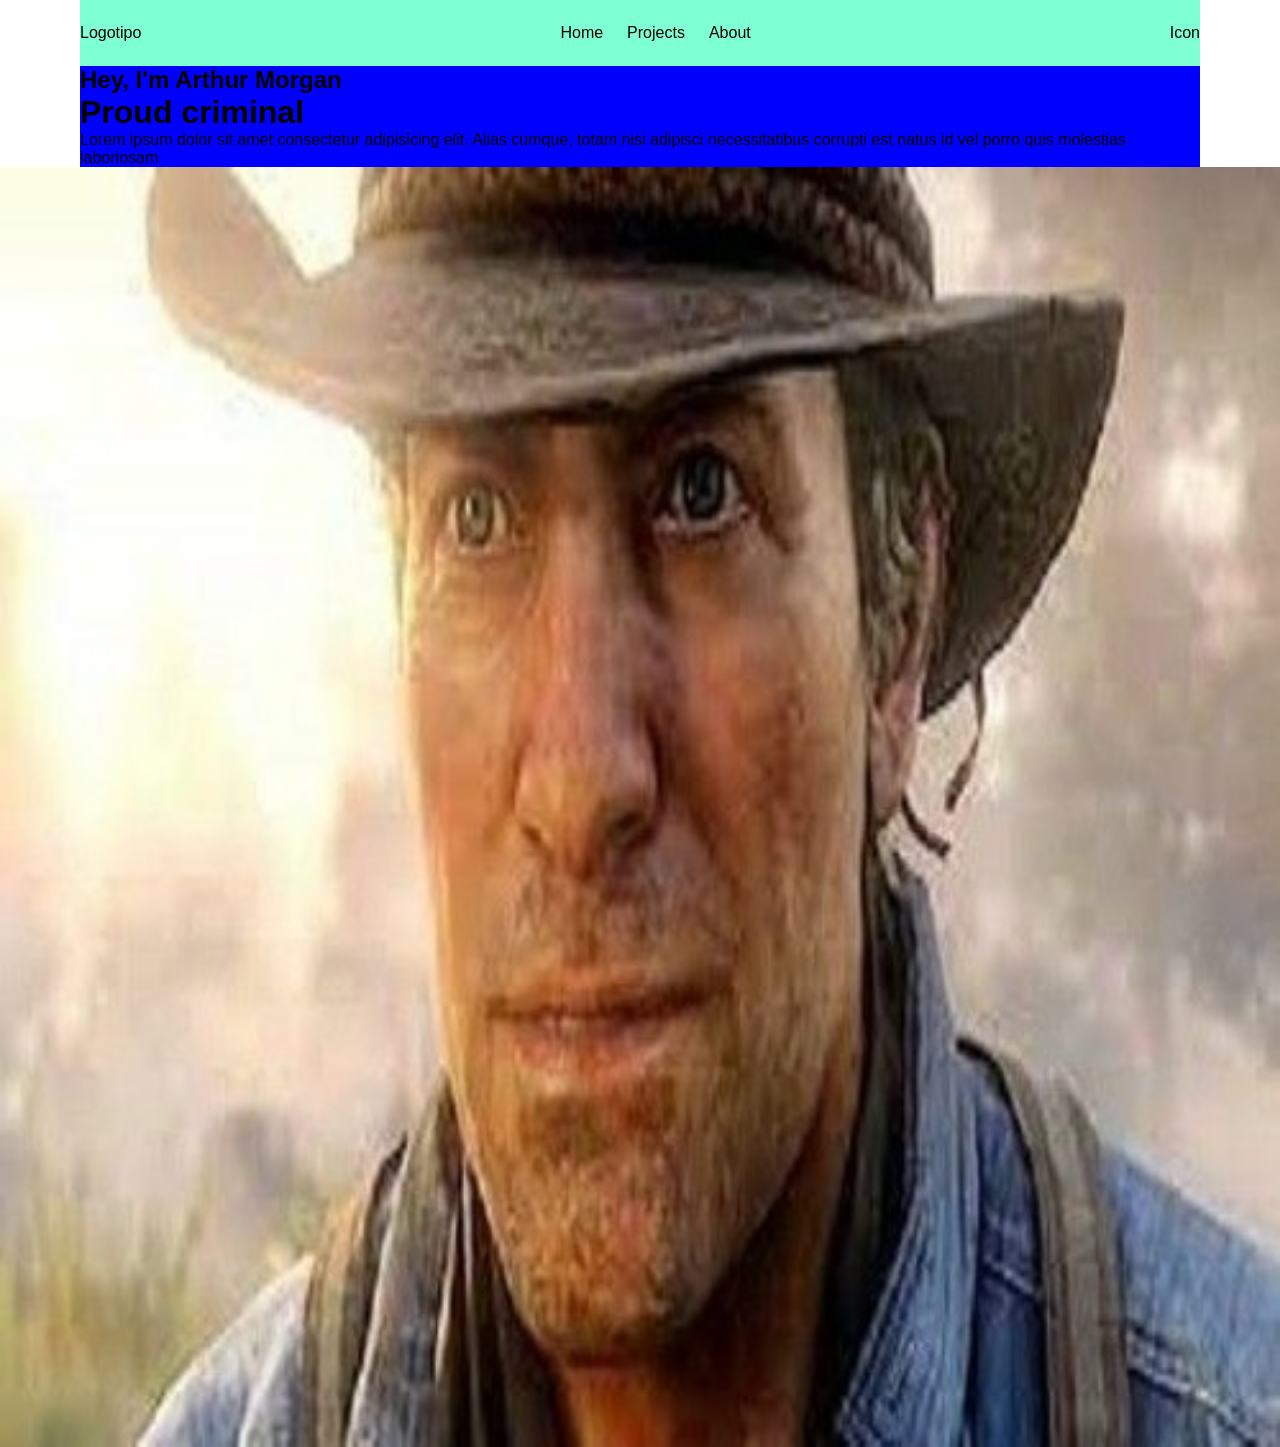
==== PORFOLIO/HTML_PORFOLIO/index.html @ f88cf520 "Base_2.D1" ====
<!DOCTYPE html>
<html>
    <head>
        <title>Arthur Morgan Pfolio</title>
        <meta charset="utf-8">
        <meta name="viewport" 
        content="width=devide-width">

        <link href="CSS/style.css" 
        rel="stylesheet" type="text/css">
    </head>
    <body>
        
         <div class="wrapper"> <!-- Contenedor in-box con margenes automáticos -->
            <nav> 
                <a href="#">Logotipo</a>
                <ul>
                    <li>
                        <a href="#">Home</a>
                    </li>
                    <li>
                        <a href="#">Projects</a>
                    </li>
                    <li>
                        <a href="#">About</a>
                    </li>
                </ul>
                <a href="#">Icon</a>
            </nav>
            <header>
                <div>
                    <h2>Hey, I'm Arthur Morgan </h2>
                    <h1>Proud criminal</h1>
                    <p>Lorem ipsum dolor sit amet consectetur adipisicing elit. Alias cumque, 
                        totam nisi adipisci necessitatibus corrupti est natus id 
                        vel porro quis molestias laboriosam 
                    </p>
                    </div class="btn-group">
                    <a href="#" Hire me, goddamnit></a>
                    <a href="#" Look at my skills></a>
                    </div> 
                <div>
                    <img src="img/arthurlookingcute.jpg" alt="Arthur looking hella cute">

                </div>

            </header>        
         </div>

    </body>
</html>
---- PORFOLIO/HTML_PORFOLIO/CSS/style.css ----
*{
    margin: 0; 
    padding: 0;
    box-sizing: border-box;
    font-family: Arial, Helvetica, sans-serif;

}
a{
    color: black;
    text-decoration: none;
}

img {
 width: 100%;
 height: auto;
 vertical-align: middle;
}

.wrapper{
    /* Ancho máximo, si la pantalla es más pequeña, puede disminuir, Evitando el desbordamiento, así no hay que scrollear. */
    max-width: 1200px; 
    margin: 0 auto;
    padding: 0 40px; 
}

nav{
    background-color: aquamarine;
    display: flex;
    padding: 24px 0;
    justify-content: space-between;
}

nav > ul{
    list-style: none;
    display: flex;
    gap: 24px;
}

header {
    background-color: blue;
    display: flex;
}

header > div:first-child {

}

header > div:last-child{
    padding: 40px;
    border: 1px blueviolet;
    border-radius: 50px;
    overflow: hidden;
}

header > div:last-child > img{
    border-radius: 50€;
    
}
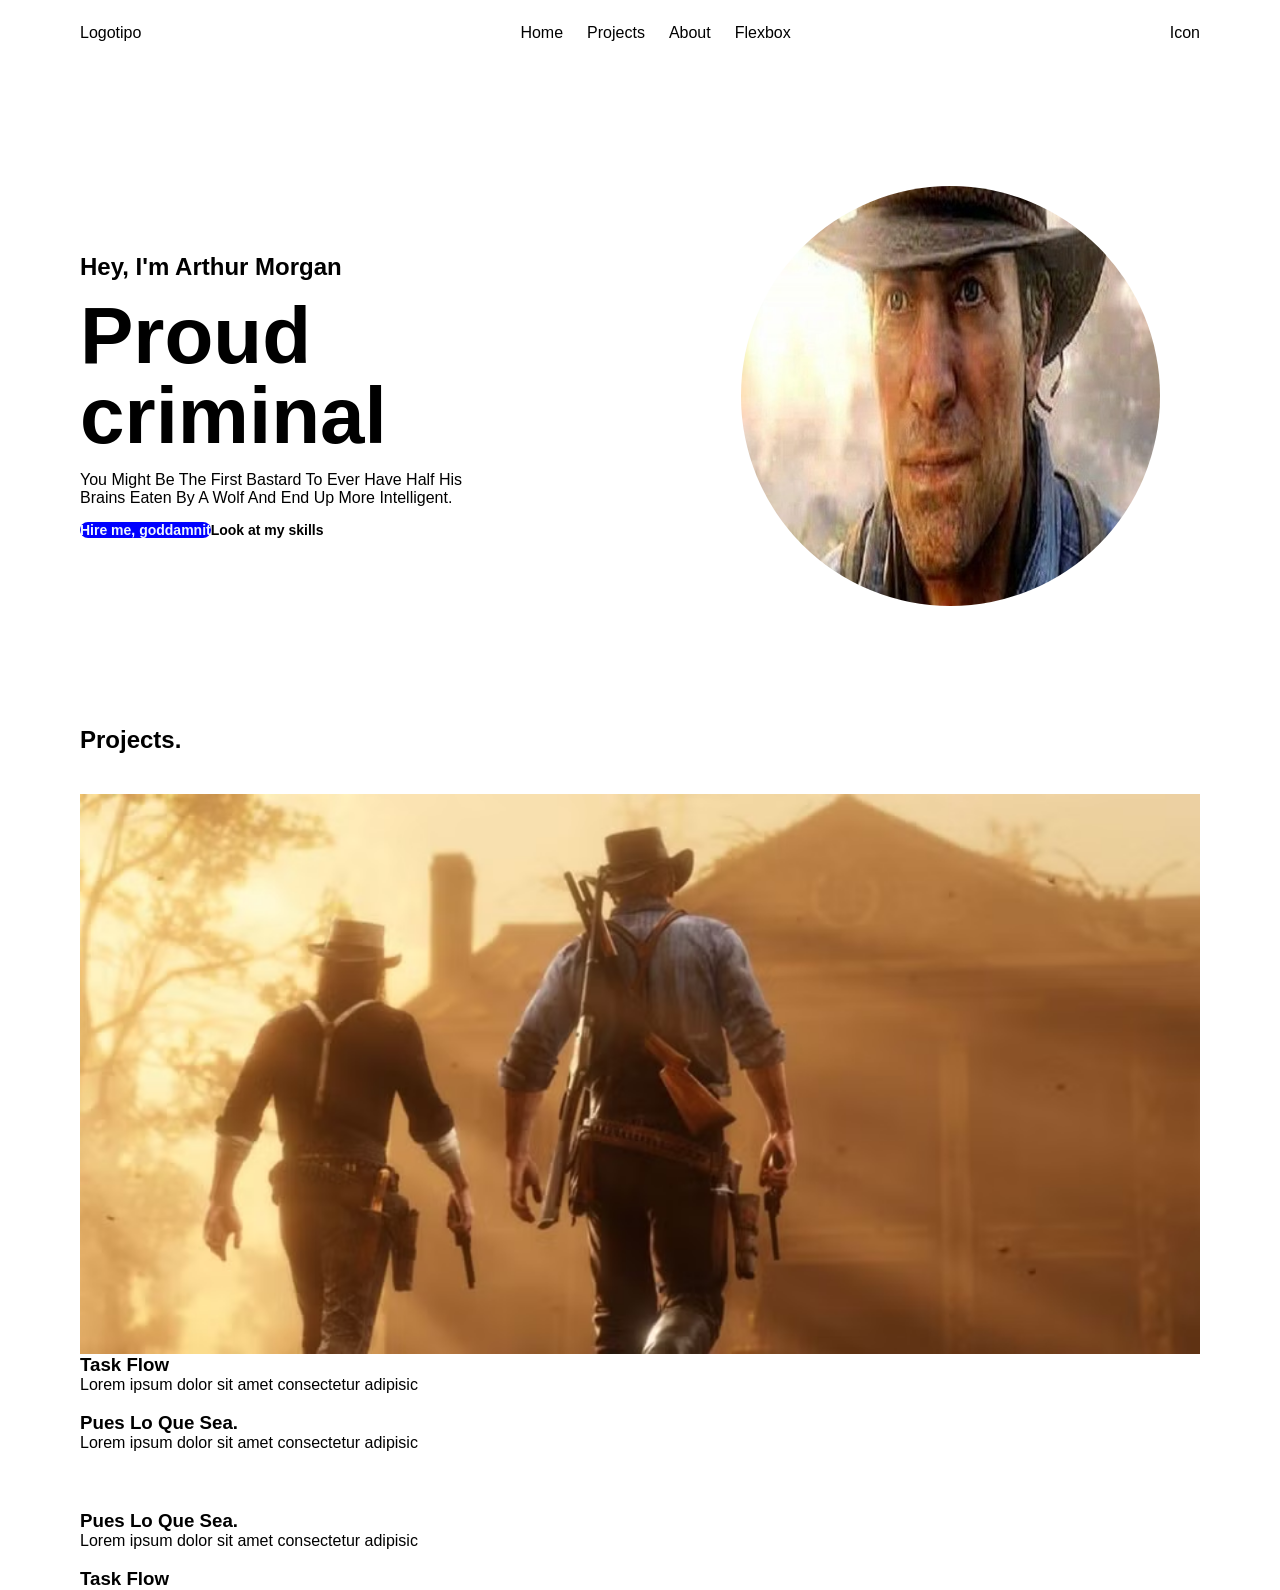
==== commit d576f447: "Dia2" ====
--- a/PORFOLIO/HTML_PORFOLIO/index.html
+++ b/PORFOLIO/HTML_PORFOLIO/index.html
@@ -24,6 +24,9 @@
                     <li>
                         <a href="#">About</a>
                     </li>
+                    <li>
+                        <a href="flexbox.html">Flexbox</a>
+                    </li>
                 </ul>
                 <a href="#">Icon</a>
             </nav>
@@ -31,20 +34,58 @@
                 <div>
                     <h2>Hey, I'm Arthur Morgan </h2>
                     <h1>Proud criminal</h1>
-                    <p>Lorem ipsum dolor sit amet consectetur adipisicing elit. Alias cumque, 
-                        totam nisi adipisci necessitatibus corrupti est natus id 
-                        vel porro quis molestias laboriosam 
+                    <p>You Might Be The First Bastard To Ever Have Half His Brains Eaten By A Wolf And End Up More Intelligent.
                     </p>
-                    </div class="btn-group">
-                    <a href="#" Hire me, goddamnit></a>
-                    <a href="#" Look at my skills></a>
+                    <div class="btn-group">
+                     <a href="#">Hire me, goddamnit</a>
+                     <a href="#">Look at my skills</a>
                     </div> 
+                </div>
                 <div>
                     <img src="img/arthurlookingcute.jpg" alt="Arthur looking hella cute">
 
                 </div>
 
-            </header>        
+            </header>       
+            
+            <!-- sección proyectos -->
+             <section id="projects">
+                <h2>Projects.</h2>
+                <div class="pro-row">
+                    <div class="small-col">
+                        <div>
+                            <img src="img/imageprojects1.avif" alt="">
+                        </div>
+                        <h3>Task Flow</h3>
+                        <p>Lorem ipsum dolor sit amet consectetur adipisic</p>
+
+                    </div>
+                    <div class="big-col">
+                        <div>
+                            <img src="https://picsum.photos/id/1/1282/722" alt="">
+                        </div>
+                        <h3>Pues Lo Que Sea.</h3>
+                        <p>Lorem ipsum dolor sit amet consectetur adipisic</p>
+                    </div>
+                </div>
+                <div class="pro-row">
+                    <div class="big-col">
+                        <div>
+                            <img src="https://picsum.photos/id/1/1282/722" alt="">
+                        </div>
+                        <h3>Pues Lo Que Sea.</h3>
+                        <p>Lorem ipsum dolor sit amet consectetur adipisic</p>
+                    </div>
+                    <div class="small-col">
+                        <div>
+                            <img src="https://picsum.photos/id/1/1280/720" alt="">
+                        </div>
+                        <h3>Task Flow</h3>
+                        <p>
+                    </div>
+                </div>
+
+             </section>
          </div>
 
     </body>
--- a/PORFOLIO/HTML_PORFOLIO/CSS/style.css
+++ b/PORFOLIO/HTML_PORFOLIO/CSS/style.css
@@ -3,9 +3,8 @@
     padding: 0;
     box-sizing: border-box;
     font-family: Arial, Helvetica, sans-serif;
-
 }
-a{
+a {
     color: black;
     text-decoration: none;
 }
@@ -16,43 +15,139 @@
  vertical-align: middle;
 }
 
-.wrapper{
+h1 {
+    font-size: 80px;
+    font-weight: bold;
+    line-height: 80px;
+}
+
+.wrapper {
     /* Ancho máximo, si la pantalla es más pequeña, puede disminuir, Evitando el desbordamiento, así no hay que scrollear. */
     max-width: 1200px; 
     margin: 0 auto;
     padding: 0 40px; 
 }
 
+/* NAVEGADOR */
 nav{
-    background-color: aquamarine;
+    /* background-color:deepskyblue; */
     display: flex;
     padding: 24px 0;
     justify-content: space-between;
 }
 
-nav > ul{
+nav > ul {
     list-style: none;
     display: flex;
     gap: 24px;
 }
 
+/* HEADER */
 header {
-    background-color: blue;
+    /* background-color: blue; */
     display: flex;
+    flex-wrap: wrap;
+    justify-content: center;
+    column-gap: 200px;
+    padding: 80px 0;
+    
+}
+
+header > div {
+  flex: 1px;
+  width: 50%;
 }
 
 header > div:first-child {
 
+    display:flex;
+    flex-direction: column;
+    justify-content: center;
+    gap: 15px;
+
 }
 
-header > div:last-child{
+header > div:last-child {
     padding: 40px;
-    border: 1px blueviolet;
-    border-radius: 50px;
-    overflow: hidden;
+    border: 10px blueviolet;
+    border-radius: 50%;
+    height: fit-content;
+    min-width: 400px;
+    max-width: 624px;
+
 }
 
-header > div:last-child > img{
-    border-radius: 50€;
+/* IMAGEN */
+header > div:last-child > img {
+    border-radius: 50%;
     
-}+}
+/* BOTONES */
+.btn-group {
+    display: flex;
+}
+
+.btn-group > a{
+    padding: 8px 10 px;
+    font-weight: bold;
+    border-radius: 8px;
+    font-size: 14px;
+}
+
+.btn-group > a:first-child{
+    background-color: blue;
+    color:aliceblue;
+}
+
+.btn-group > a:last-child{
+    border: 1px black;
+}
+
+/* FLEX PAGE */
+.flex-cont-parent {
+    padding: 80px; 
+    background-color: coral;
+    display: flex;  
+    flex-wrap: wrap;
+    justify-content: center;
+}
+
+.flex-cont-parent > div {
+    background-color: rgba(0, 0, 255, 0.267);
+    border: 2px blue solid;
+    padding: 20px;
+    width: 280px;
+}
+
+.flex-cont-parent > div:nth-child(2) {
+    order: 1; 
+}
+
+.flex-cont-second {
+    background-color: cadetblue;
+    height: 720px;
+    display: flex;
+    justify-content: center;
+    align-items: center;    
+}
+
+.flex-cont-second > div {
+    width: 120px;
+    height: 120px;
+    background-color: deeppink;
+    display: flex;
+    justify-content: center;
+    align-items: center;    
+}
+
+/* projects */
+#projects{
+    display: flex;
+    flex-direction: column;
+    gap: 40px;
+}
+
+#projects {
+    display: flex; 
+    gap: 40px;
+}
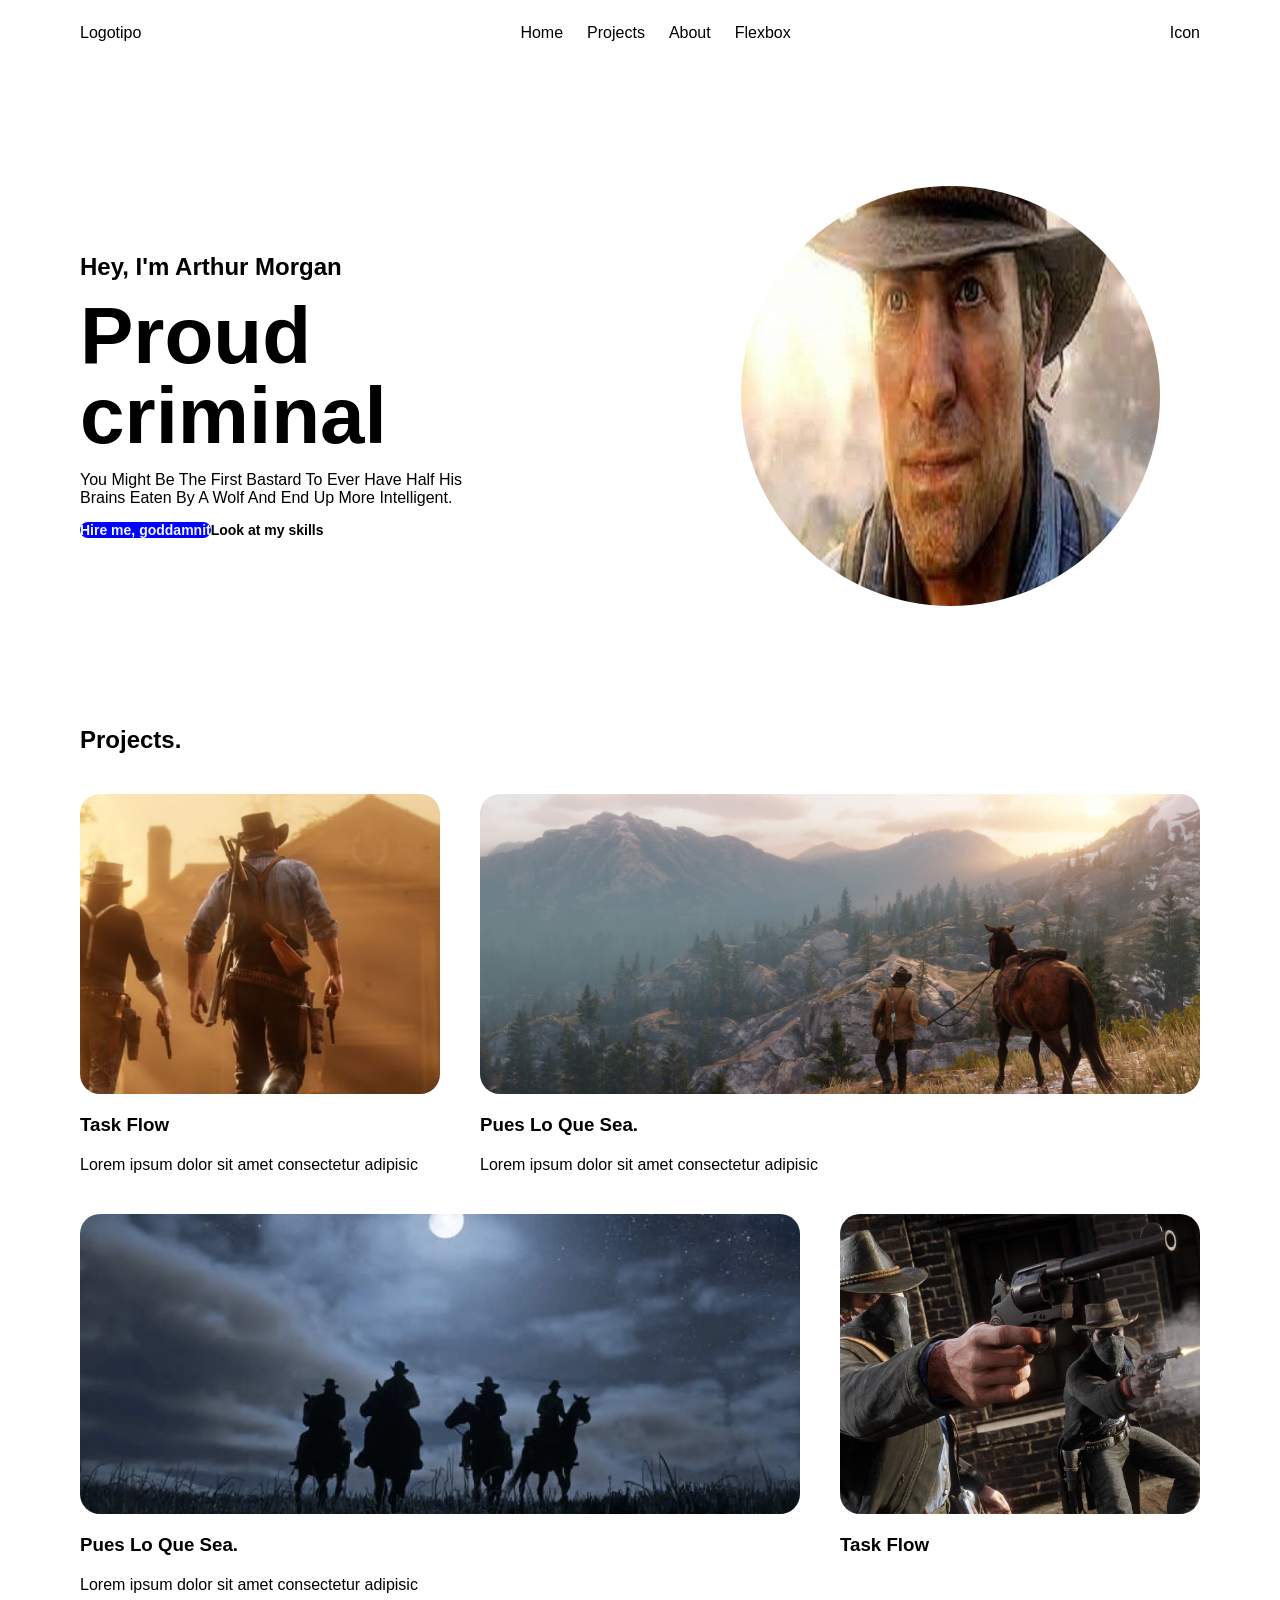
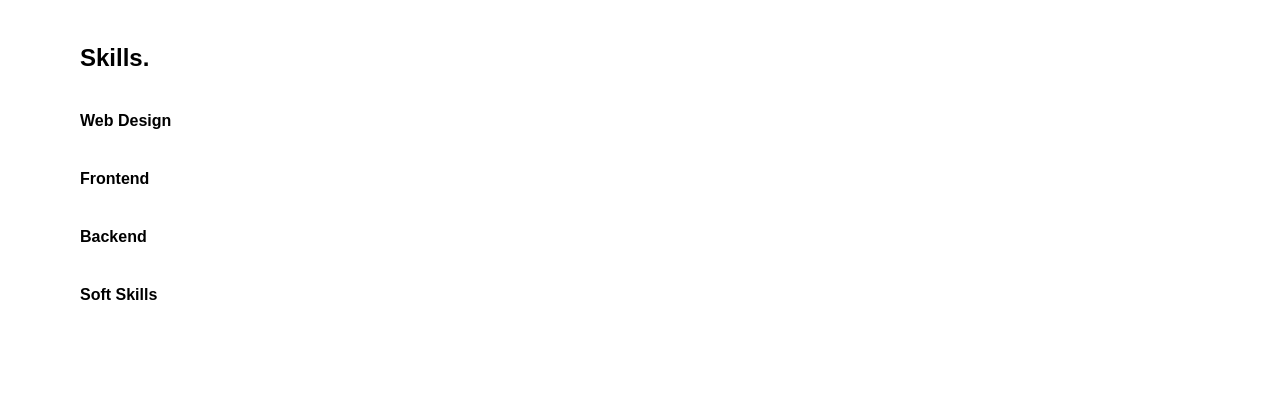
==== commit 448233fe: "Mid Class D3" ====
--- a/PORFOLIO/HTML_PORFOLIO/index.html
+++ b/PORFOLIO/HTML_PORFOLIO/index.html
@@ -11,7 +11,7 @@
     </head>
     <body>
         
-         <div class="wrapper"> <!-- Contenedor in-box con margenes automáticos -->
+        <div class="wrapper"> <!-- Contenedor in-box con margenes automáticos -->
             <nav> 
                 <a href="#">Logotipo</a>
                 <ul>
@@ -48,45 +48,71 @@
 
             </header>       
             
-            <!-- sección proyectos -->
+                <!-- sección proyectos -->
              <section id="projects">
-                <h2>Projects.</h2>
-                <div class="pro-row">
-                    <div class="small-col">
-                        <div>
-                            <img src="img/imageprojects1.avif" alt="">
+                    <h2>Projects.</h2>
+                    <div class="pro-row">
+                     <div class="small-col col">
+                            <div>
+                                <img src="img/imageprojects1.avif" alt="">
+                            </div>
+                             <h3>Task Flow</h3>
+                             <p>Lorem ipsum dolor sit amet consectetur adipisic</p>
+
                         </div>
-                        <h3>Task Flow</h3>
-                        <p>Lorem ipsum dolor sit amet consectetur adipisic</p>
+                     <div class="big-col col">
+                            <div>
+                             <img src="img/imageprojects2.jpg" alt="">
+                             </div>
+                            <h3>Pues Lo Que Sea.</h3>
+                            <p>Lorem ipsum dolor sit amet consectetur adipisic</p>
+                     </div>
+                     </div>
+                            <div class="pro-row">
+                         <div class="big-col col" >
+                         <div>
+                            <img src="img/imageprojects3.webp" alt="">
+                            </div>
+                            <h3>Pues Lo Que Sea.</h3>
+                            <p>Lorem ipsum dolor sit amet consectetur adipisic</p>
+                      </div>
+                      <div class="small-col col">
+                            <div>
+                            <img src="img/imageprojects4.jpg" alt="">
+                         </div>
+                         <h3>Task Flow</h3>
+                            <p>
+                         </div>
+                     </div>
 
-                    </div>
-                    <div class="big-col">
-                        <div>
-                            <img src="https://picsum.photos/id/1/1282/722" alt="">
+                </section>
+                <section id="skills">
+                    <h2>Skills.</h2>
+                    <div class="skills-row">
+                        <div class="webdes-row row">
+                            <h4>Web Design</h4>
+
                         </div>
-                        <h3>Pues Lo Que Sea.</h3>
-                        <p>Lorem ipsum dolor sit amet consectetur adipisic</p>
-                    </div>
-                </div>
-                <div class="pro-row">
-                    <div class="big-col">
-                        <div>
-                            <img src="https://picsum.photos/id/1/1282/722" alt="">
+                        <div class="frontend-row row">
+                            <h4>Frontend</h4>
+
                         </div>
-                        <h3>Pues Lo Que Sea.</h3>
-                        <p>Lorem ipsum dolor sit amet consectetur adipisic</p>
-                    </div>
-                    <div class="small-col">
-                        <div>
-                            <img src="https://picsum.photos/id/1/1280/720" alt="">
+                        <div class="backend-row row">
+                            <h4>Backend</h4>
+
                         </div>
-                        <h3>Task Flow</h3>
-                        <p>
-                    </div>
-                </div>
+                        <div class="softsk-row row">
+                            <h4>Soft Skills</h4>
 
-             </section>
-         </div>
+                        </div>
+
+
+                     </div>
+
+
+                </section>
+            </div>
+        </div>
 
     </body>
 </html>
--- a/PORFOLIO/HTML_PORFOLIO/CSS/style.css
+++ b/PORFOLIO/HTML_PORFOLIO/CSS/style.css
@@ -145,9 +145,67 @@
     display: flex;
     flex-direction: column;
     gap: 40px;
-}
-
-#projects {
+    margin-bottom: 50px;
+}
+
+/* #projects {
     display: flex; 
     gap: 40px;
-}
+} */
+
+#projects > .pro-row{
+    display: flex; 
+    gap: 40px;
+    flex-wrap: wrap;
+}
+
+#projects > .pro-row > .col {
+    display: flex;
+    flex-direction: column;
+    gap: 20px;
+}
+
+#projects > .pro-row > .small-col {
+    width: 40%;
+    flex: 1;
+    min-width: 300px;
+}
+
+
+#projects > .pro-row > .big-col {
+    width: 60%;
+    flex:2  ;   
+    min-width: 600px;
+}
+
+#projects > .pro-row > .col > div {
+    height: 300px;
+}
+
+#projects > .pro-row > .col > div > img {
+    height: 100%;
+    height: 300px;
+    object-fit: cover;
+    border-radius: 20px;
+}
+
+#skills  {
+    display: flex;
+    flex-direction: column;
+    gap: 40px;
+    margin-bottom: 50px;
+}
+
+#skills  > .skills-row {
+    display: flex;
+    flex-direction: column;
+    gap: 40px;
+    margin-bottom: 50px;
+}
+
+#skills  > .skills-row > .row{
+    display: flex;
+    flex-direction: row;
+}
+
+
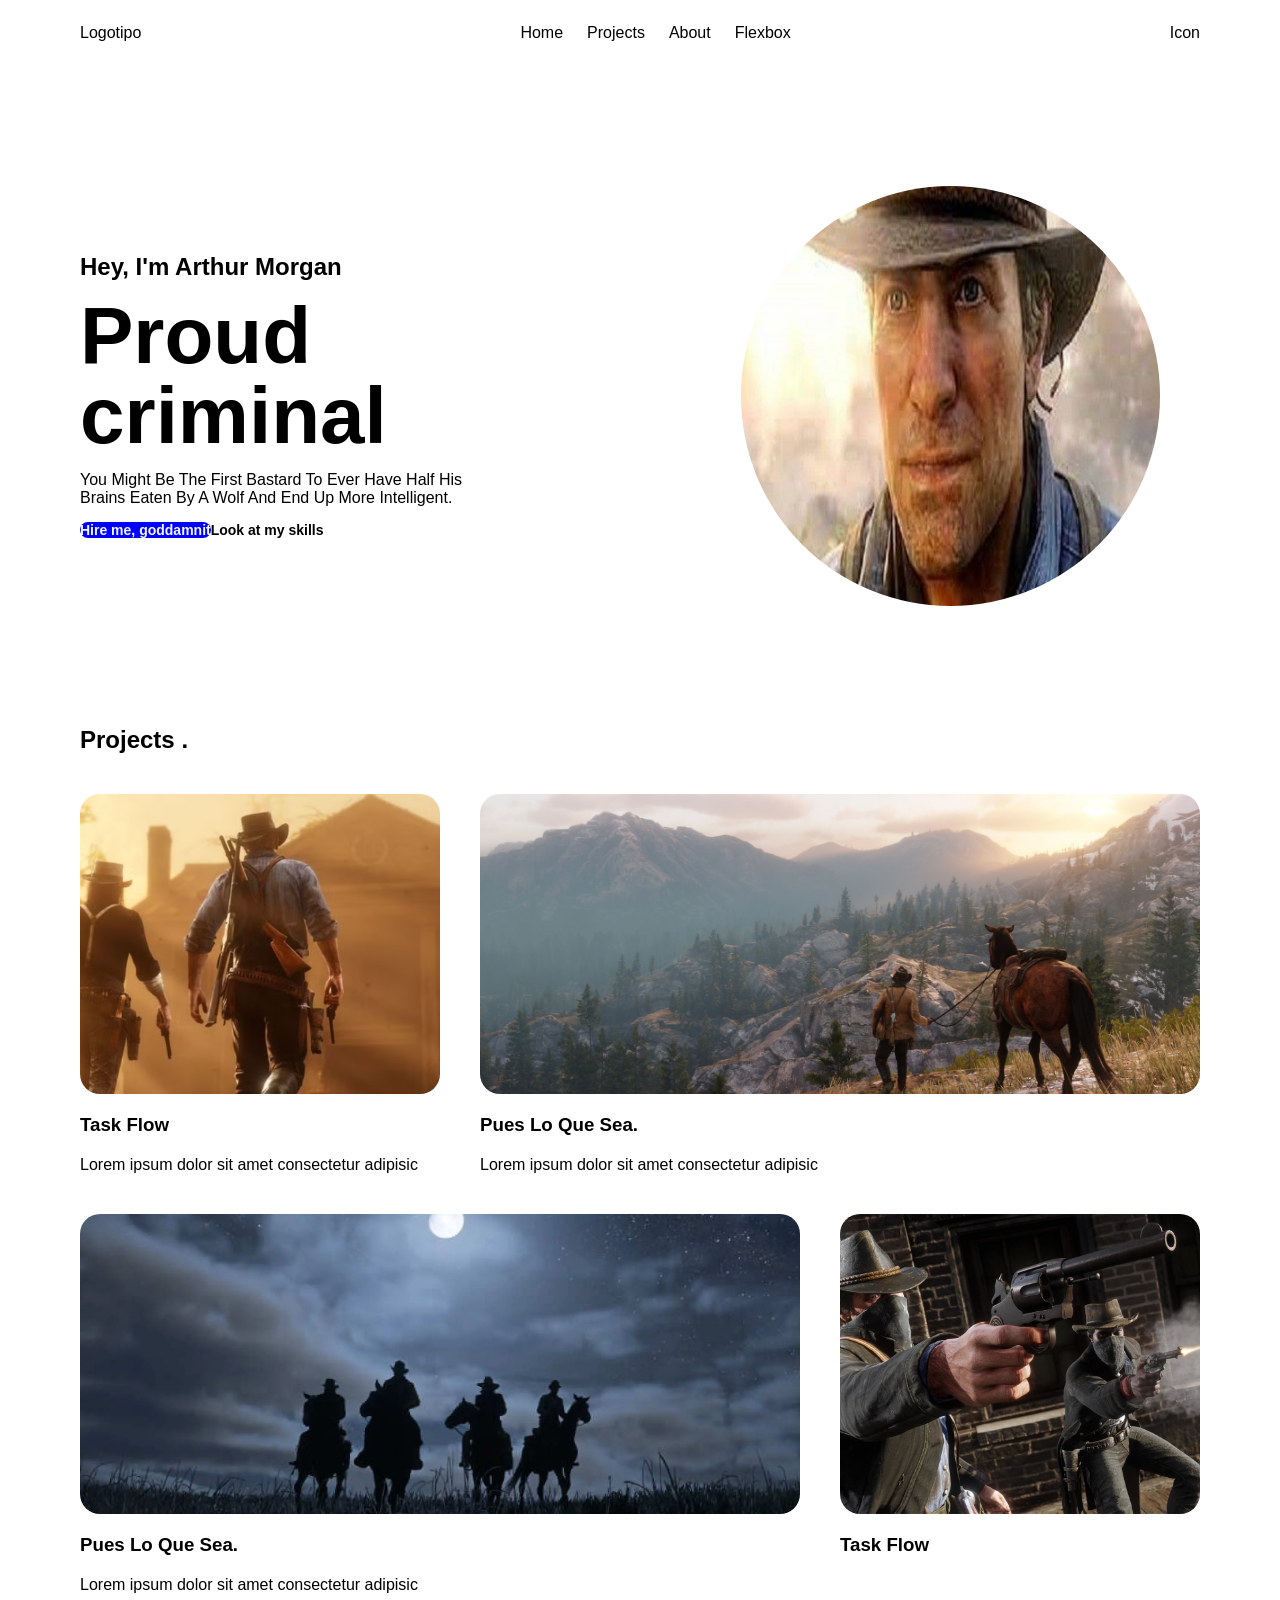
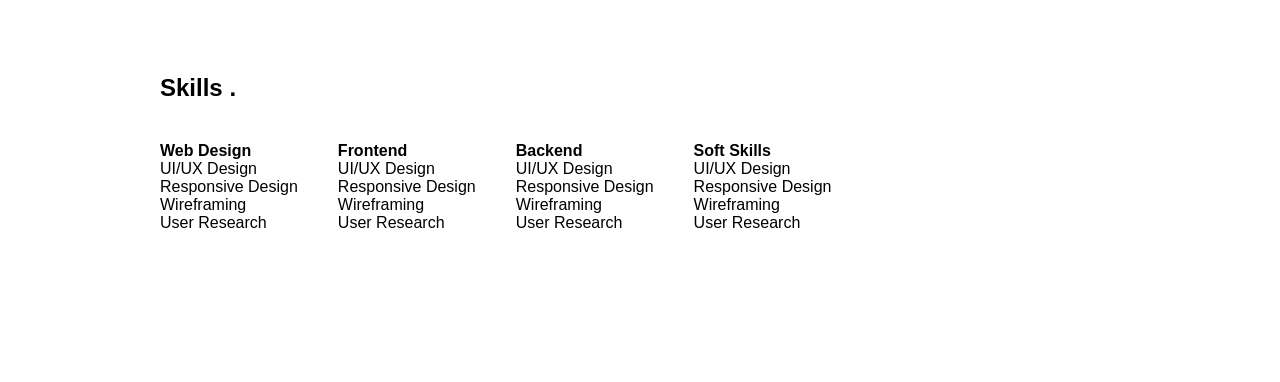
==== commit 82ccc6ef: "Final o casi final D3" ====
--- a/PORFOLIO/HTML_PORFOLIO/index.html
+++ b/PORFOLIO/HTML_PORFOLIO/index.html
@@ -50,7 +50,7 @@
             
                 <!-- sección proyectos -->
              <section id="projects">
-                    <h2>Projects.</h2>
+                    <h2>Projects <span>.</span></h2>
                     <div class="pro-row">
                      <div class="small-col col">
                             <div>
@@ -87,25 +87,46 @@
 
                 </section>
                 <section id="skills">
-                    <h2>Skills.</h2>
+                    <h2>Skills <span>.</span></h2>
                     <div class="skills-row">
-                        <div class="webdes-row row">
-                            <h4>Web Design</h4>
+                        <div class="skills-col"> 
+                            <div class="webdes-row row">
+                                <h4>Web Design</h4>
+                                <p>UI/UX Design</p>
+                                <p>Responsive Design</p>
+                                <p>Wireframing</p>
+                                <p>User Research</p>
+    
+                            </div>
+                            <div class="frontend-row row">
+                                <h4>Frontend</h4>
+                                <p>UI/UX Design</p>
+                                <p>Responsive Design</p>
+                                <p>Wireframing</p>
+                                <p>User Research</p>
+                              
+    
+                            </div>
+                            <div class="backend-row row">
+                                <h4>Backend</h4>
+                                <p>UI/UX Design</p>
+                                <p>Responsive Design</p>
+                                <p>Wireframing</p>
+                                <p>User Research</p>
+                               
+    
+                            </div>
+                            <div class="softsk-row row">
+                                <h4>Soft Skills</h4>
+                                <p>UI/UX Design</p>
+                                <p>Responsive Design</p>
+                                <p>Wireframing</p>
+                                <p>User Research</p>
+                                
+                            </div>
+    
 
                         </div>
-                        <div class="frontend-row row">
-                            <h4>Frontend</h4>
-
-                        </div>
-                        <div class="backend-row row">
-                            <h4>Backend</h4>
-
-                        </div>
-                        <div class="softsk-row row">
-                            <h4>Soft Skills</h4>
-
-                        </div>
-
 
                      </div>
 
--- a/PORFOLIO/HTML_PORFOLIO/CSS/style.css
+++ b/PORFOLIO/HTML_PORFOLIO/CSS/style.css
@@ -190,6 +190,7 @@
 }
 
 #skills  {
+    margin: 80px;
     display: flex;
     flex-direction: column;
     gap: 40px;
@@ -203,9 +204,24 @@
     margin-bottom: 50px;
 }
 
-#skills  > .skills-row > .row{
-    display: flex;
-    flex-direction: row;
-}
-
-
+#skills  > .skills-row > .skills-col {
+    display: flex;
+    gap: 40px;
+    margin-bottom: 50px;
+}
+
+#skills  > .skills-row > .skills-col > div{
+    display: flex;
+    flex-direction: column;
+}
+
+
+/* #skills {
+    margin: 80px;
+}
+    #skills > .skills.row {
+    
+}
+*/
+
+
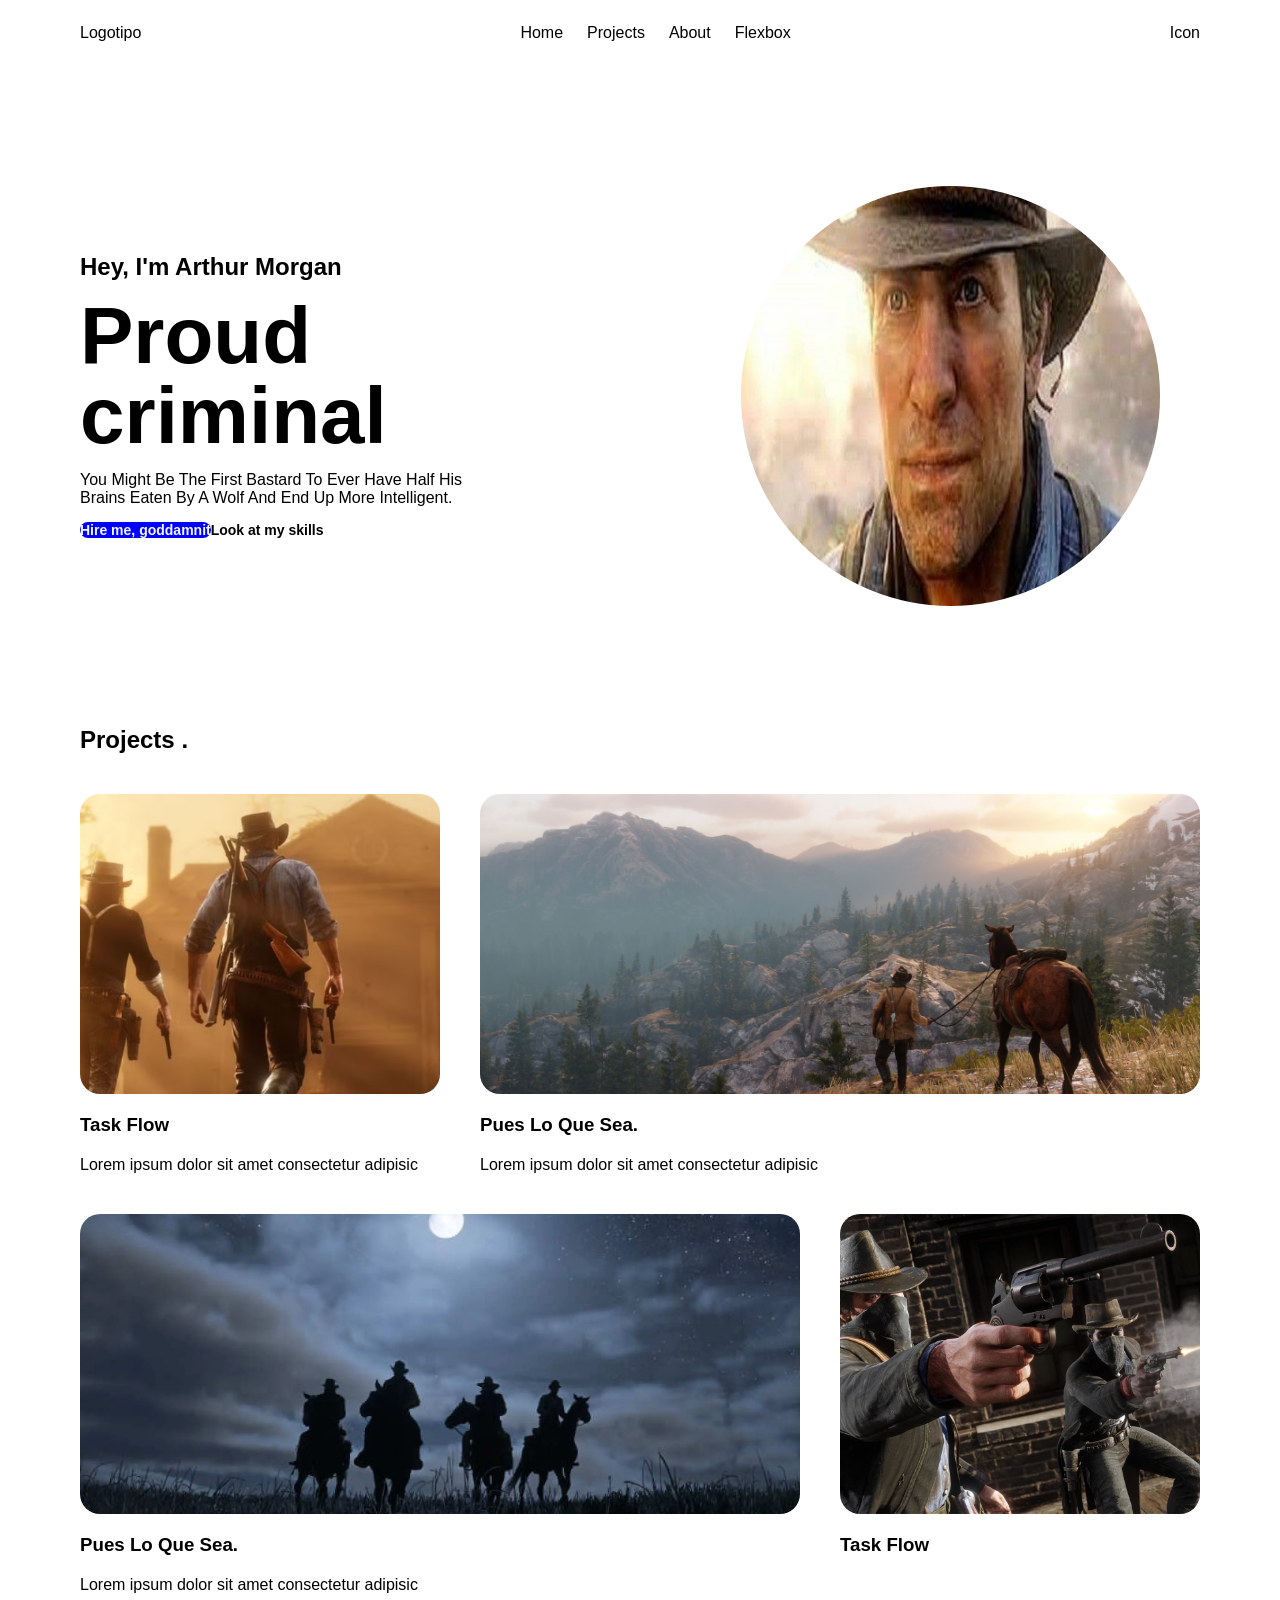
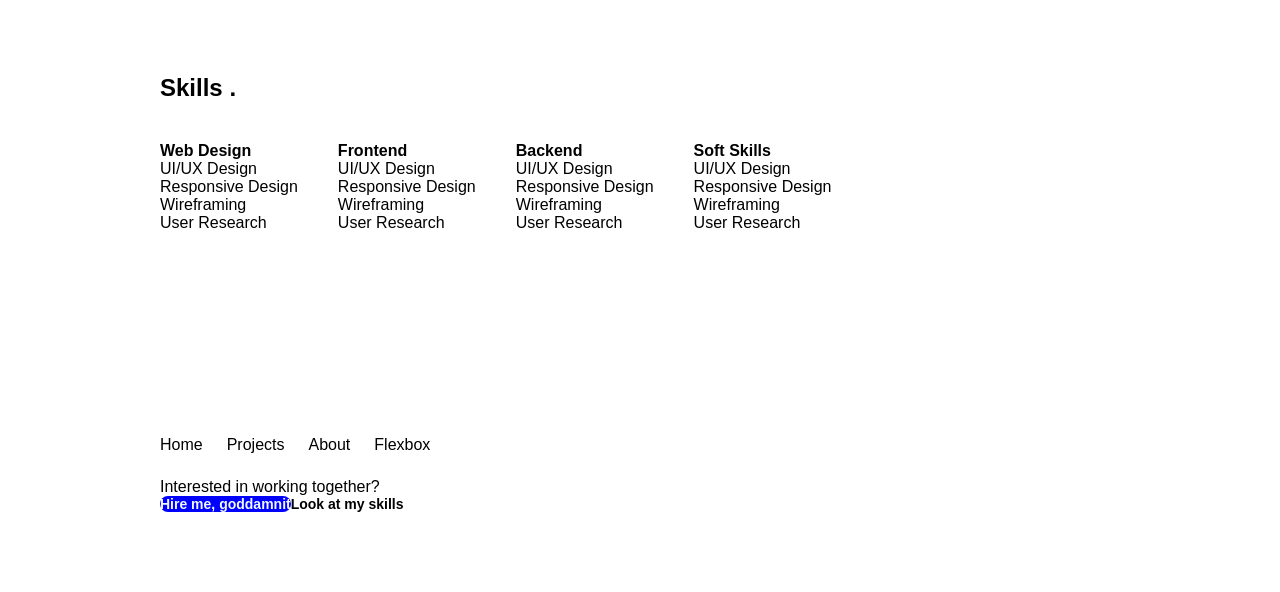
==== commit 580b33ca: "Final Clase D3" ====
--- a/PORFOLIO/HTML_PORFOLIO/index.html
+++ b/PORFOLIO/HTML_PORFOLIO/index.html
@@ -132,6 +132,48 @@
 
 
                 </section>
+
+                <footer>
+                    <div class="f-row">
+                        <div class="f-menu">
+                            <nav> 
+                                <ul>
+                                    <li>
+                                        <a href="#">Home</a>
+                                    </li>
+                                    <li>
+                                        <a href="#">Projects</a>
+                                    </li>
+                                    <li>
+                                        <a href="#">About</a>
+                                    </li>
+                                    <li>
+                                        <a href="flexbox.html">Flexbox</a>
+                                    </li>
+                                </ul>
+                            </nav>
+
+                        </div>
+                        <div class="f-social">
+                            <!-- iconos de font-awesome -->
+
+                        </div>
+
+                    </div>
+                    <div class="f-row">
+                        <p>Interested in working together?</p>
+                    </div>
+                    <div class="f-row">
+                        <div class="btn-group">
+                            <a href="#">Hire me, goddamnit</a>
+                            <a href="#">Look at my skills</a>
+                           </div> 
+                        <div class="copyright">
+
+                        </div>
+
+                    </div>
+                </footer>
             </div>
         </div>
 
--- a/PORFOLIO/HTML_PORFOLIO/CSS/style.css
+++ b/PORFOLIO/HTML_PORFOLIO/CSS/style.css
@@ -215,12 +215,16 @@
     flex-direction: column;
 }
 
+footer {
+    margin: 80px;
+}
+
 
 /* #skills {
     margin: 80px;
 }
     #skills > .skills.row {
-    
+
 }
 */
 
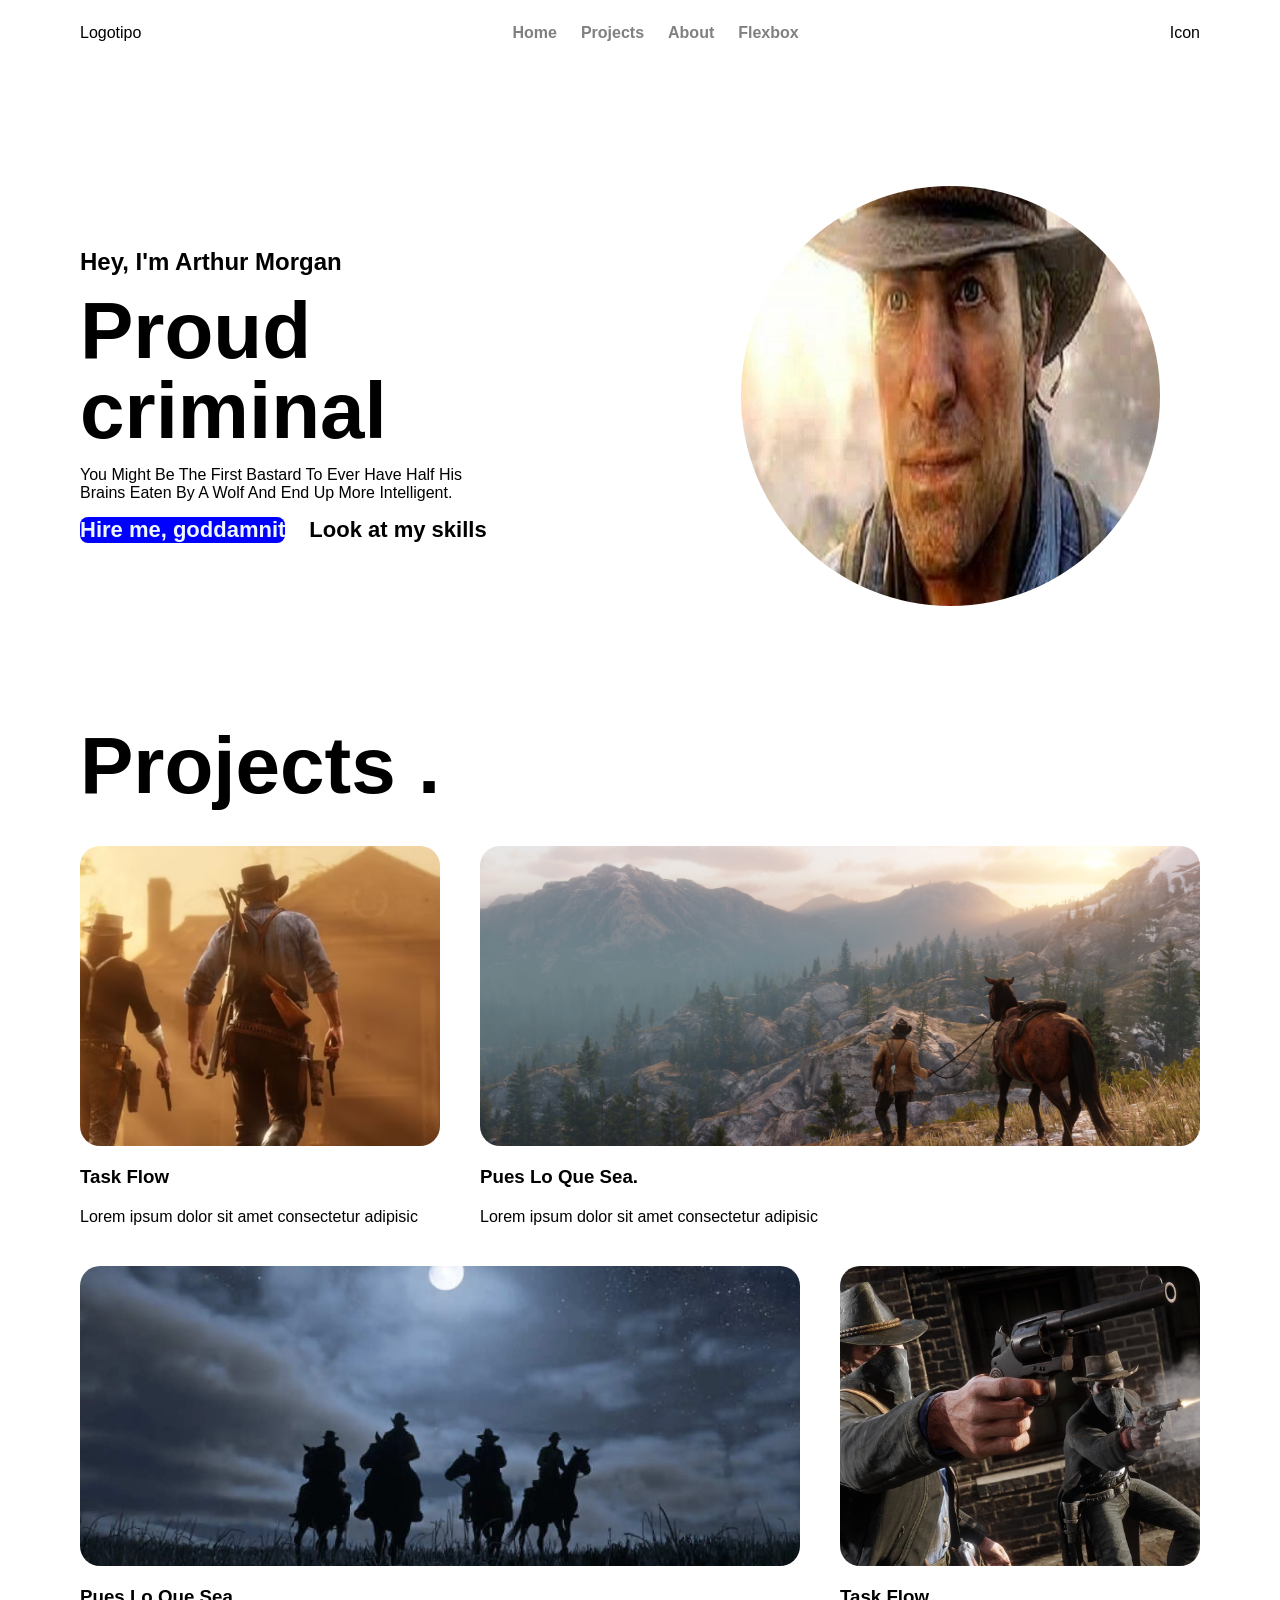
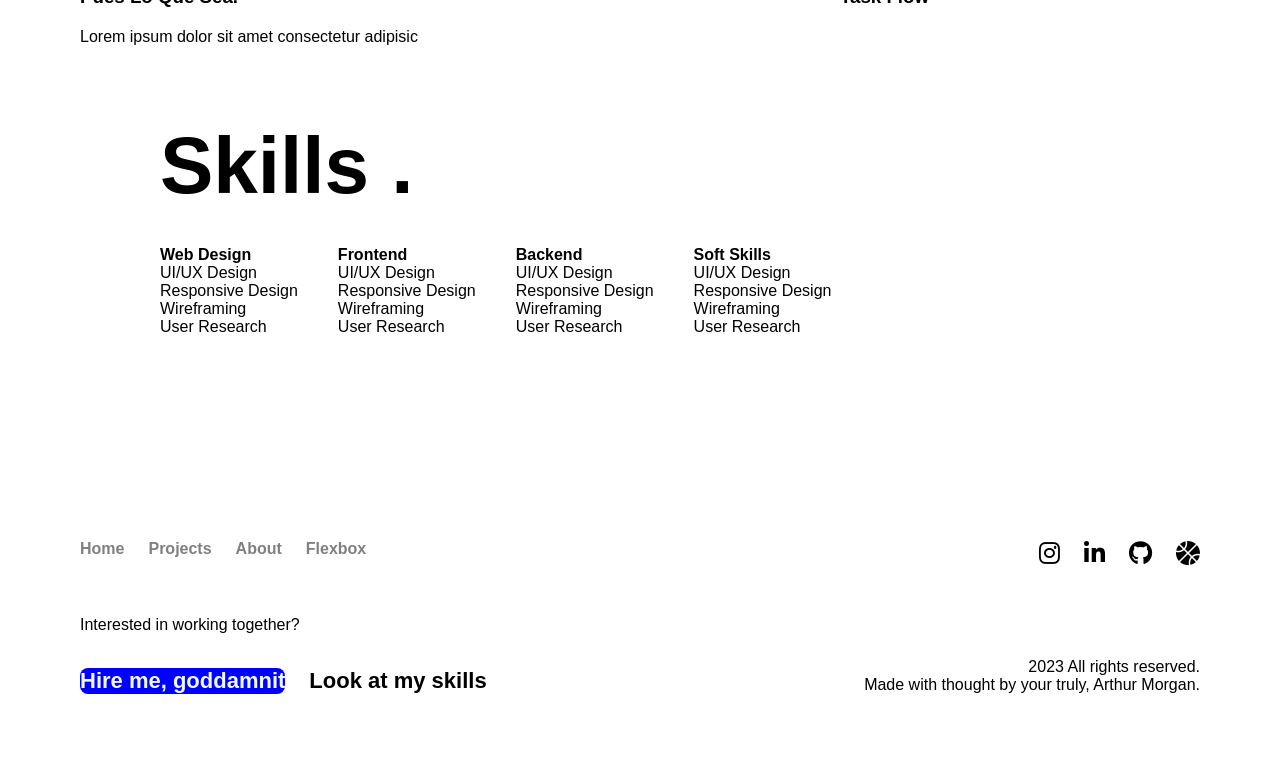
==== commit 375a4aab: "Clase Día 4" ====
--- a/PORFOLIO/HTML_PORFOLIO/index.html
+++ b/PORFOLIO/HTML_PORFOLIO/index.html
@@ -5,6 +5,11 @@
         <meta charset="utf-8">
         <meta name="viewport" 
         content="width=devide-width">
+        <link rel="stylesheet" href="https://cdnjs.cloudflare.com/ajax/libs/font-awesome/6.5.0/css/all.min.css">
+
+        <!-- <link rel=" stylesheet" href="https://cdnjs.com/libraries/font-awesome";  -->
+
+
 
         <link href="CSS/style.css" 
         rel="stylesheet" type="text/css">
@@ -50,11 +55,14 @@
             
                 <!-- sección proyectos -->
              <section id="projects">
-                    <h2>Projects <span>.</span></h2>
+                    <h1>Projects <span>.</span></h1>
                     <div class="pro-row">
                      <div class="small-col col">
                             <div>
                                 <img src="img/imageprojects1.avif" alt="">
+                                <div class="overlay">
+                                    <p>Check out!</p>
+                                </div>
                             </div>
                              <h3>Task Flow</h3>
                              <p>Lorem ipsum dolor sit amet consectetur adipisic</p>
@@ -63,6 +71,9 @@
                      <div class="big-col col">
                             <div>
                              <img src="img/imageprojects2.jpg" alt="">
+                             <div class="overlay">
+                                <p>Check out!</p>
+                            </div>
                              </div>
                             <h3>Pues Lo Que Sea.</h3>
                             <p>Lorem ipsum dolor sit amet consectetur adipisic</p>
@@ -72,6 +83,9 @@
                          <div class="big-col col" >
                          <div>
                             <img src="img/imageprojects3.webp" alt="">
+                            <div class="overlay">
+                                <p>Check out!</p>
+                            </div>
                             </div>
                             <h3>Pues Lo Que Sea.</h3>
                             <p>Lorem ipsum dolor sit amet consectetur adipisic</p>
@@ -79,6 +93,9 @@
                       <div class="small-col col">
                             <div>
                             <img src="img/imageprojects4.jpg" alt="">
+                            <div class="overlay">
+                                <p>Check out!</p>
+                            </div>
                          </div>
                          <h3>Task Flow</h3>
                             <p>
@@ -87,7 +104,7 @@
 
                 </section>
                 <section id="skills">
-                    <h2>Skills <span>.</span></h2>
+                    <h1>Skills <span>.</span></h1>
                     <div class="skills-row">
                         <div class="skills-col"> 
                             <div class="webdes-row row">
@@ -156,7 +173,18 @@
                         </div>
                         <div class="f-social">
                             <!-- iconos de font-awesome -->
-
+                             <a href="#">
+                                <i class="fa-brands fa-instagram"></i>
+                             </a>
+                            <a href="#">
+                                <i class="fa-brands fa-linkedin-in"></i>
+                            </a>
+                           <a href="#">
+                            <i class="fa-brands fa-github"></i>
+                           </a>
+                           <a href="#">
+                            <i class="fa-solid fa-basketball"></i>
+                           </a>
                         </div>
 
                     </div>
@@ -169,6 +197,8 @@
                             <a href="#">Look at my skills</a>
                            </div> 
                         <div class="copyright">
+                            <p>2023 All rights reserved. </p>
+                            <p>Made with thought by your truly, Arthur Morgan.</p>
 
                         </div>
 
--- a/PORFOLIO/HTML_PORFOLIO/CSS/style.css
+++ b/PORFOLIO/HTML_PORFOLIO/CSS/style.css
@@ -28,7 +28,7 @@
     padding: 0 40px; 
 }
 
-/* NAVEGADOR */
+/* NAVEGADOR - MENÚ */
 nav{
     /* background-color:deepskyblue; */
     display: flex;
@@ -40,6 +40,19 @@
     list-style: none;
     display: flex;
     gap: 24px;
+}
+nav > ul >li > a {
+    font-weight: bold;
+    color: grey;
+    display: block;
+    transition: 0.6s;
+}
+
+nav > ul >li > a:hover {
+    color: blue;
+    /* font-size: 24px; */
+    transform: scale(1.5) 
+    /* rotate(5deg); */
 }
 
 /* HEADER */
@@ -85,23 +98,35 @@
 /* BOTONES */
 .btn-group {
     display: flex;
+    gap: 24px; 
 }
 
 .btn-group > a{
     padding: 8px 10 px;
     font-weight: bold;
     border-radius: 8px;
-    font-size: 14px;
+    font-size: 22px;
+    transition: 0.3s;
 }
 
 .btn-group > a:first-child{
     background-color: blue;
     color:aliceblue;
 }
+.btn-group > a:first-child:hover{
+    background-color: rgb(0, 0, 148);
+    transition: 1s;
+}
 
 .btn-group > a:last-child{
     border: 1px black;
 }
+
+.btn-group > a:last-child:hover{
+    color: aliceblue;
+    background-color: black;
+}
+
 
 /* FLEX PAGE */
 .flex-cont-parent {
@@ -159,6 +184,7 @@
     flex-wrap: wrap;
 }
 
+
 #projects > .pro-row > .col {
     display: flex;
     flex-direction: column;
@@ -169,6 +195,7 @@
     width: 40%;
     flex: 1;
     min-width: 300px;
+
 }
 
 
@@ -180,6 +207,8 @@
 
 #projects > .pro-row > .col > div {
     height: 300px;
+    position: relative; 
+    /* overflow: hidden; */
 }
 
 #projects > .pro-row > .col > div > img {
@@ -187,8 +216,38 @@
     height: 300px;
     object-fit: cover;
     border-radius: 20px;
-}
-
+
+}
+
+/* Está posicionado de forma absoluta, será relativo al elemento contenedor que 
+tenga la posicion relative  */
+#projects > .pro-row > .col > div >.overlay{
+    background-color: rgba(0, 0, 255, 0.493);
+    position: absolute;
+    left: 0px;
+    top: 0px; 
+    width: 100%;
+    height: 100%;
+    display: flex;
+    align-items: center;
+    justify-content: center;
+    color: aliceblue;
+    font-weight: bold;
+    font-size: 24px;
+    opacity: 0;
+    transition: 0.6s;
+}
+
+#projects > .pro-row > .col > div >.overlay:hover {
+    opacity:1; 
+}
+
+/* OVERLAY */
+
+
+
+
+/* SKILLS */
 #skills  {
     margin: 80px;
     display: flex;
@@ -216,9 +275,31 @@
 }
 
 footer {
-    margin: 80px;
-}
-
+    margin: 80px 0;
+    display: flex;
+    flex-direction: column;
+    gap: 24px;
+}
+
+footer > .f-row {
+    display: flex; 
+    justify-content: space-between;
+}
+
+footer > .f-row > .f-social {
+    padding: 24px 0;
+    display: flex;
+    gap: 24px;
+    font-size: 24px;
+}
+
+footer > .f-row > .btn-group {
+    align-items: flex-end;
+}
+
+footer > .f-row > .copyright {
+    text-align: right;
+}
 
 /* #skills {
     margin: 80px;
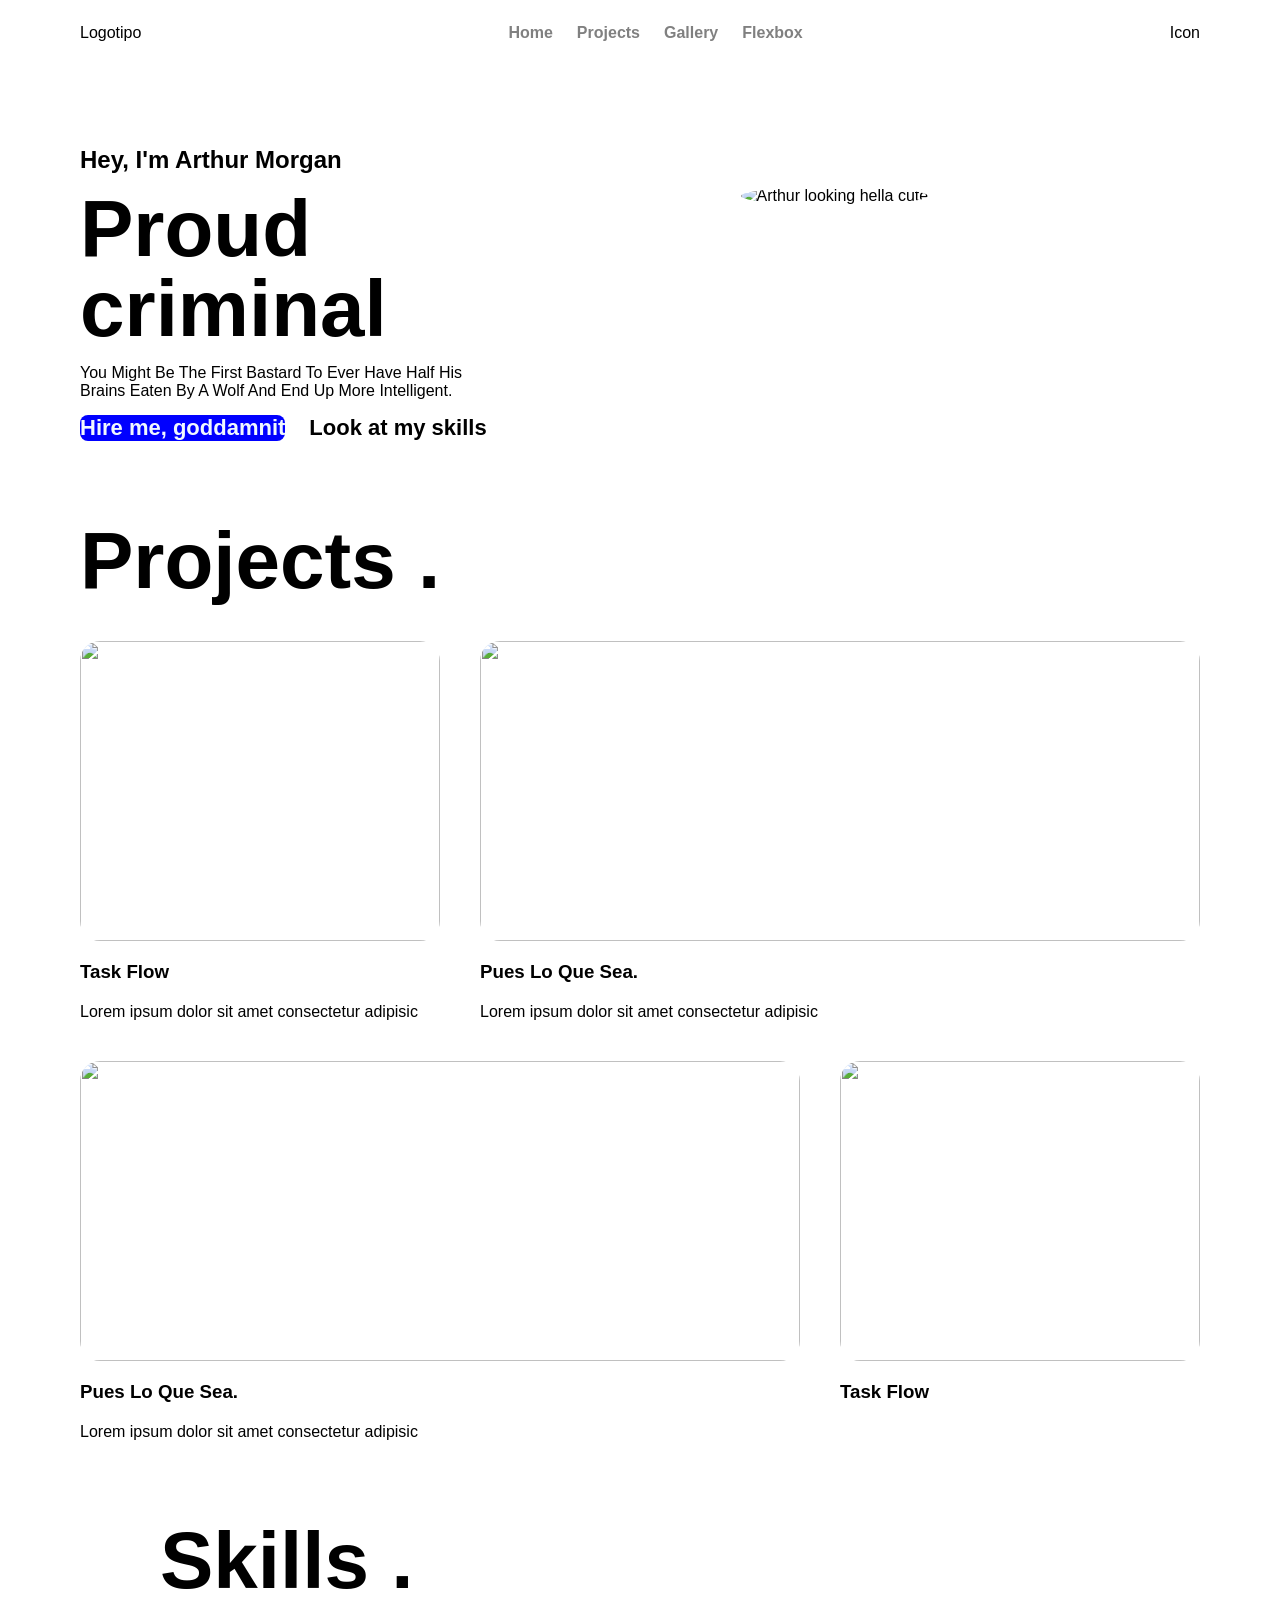
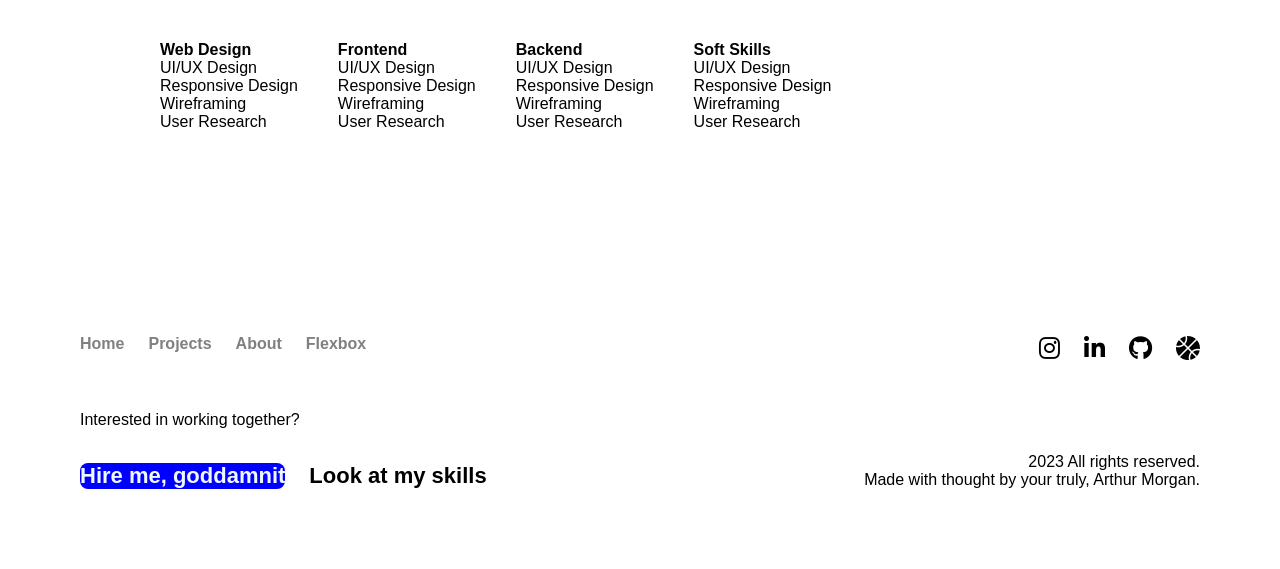
==== commit c8f32880: "Clase 25.04" ====
--- a/PORFOLIO/HTML_PORFOLIO/index.html
+++ b/PORFOLIO/HTML_PORFOLIO/index.html
@@ -27,7 +27,7 @@
                         <a href="#">Projects</a>
                     </li>
                     <li>
-                        <a href="#">About</a>
+                        <a href="gallery.html">Gallery</a>
                     </li>
                     <li>
                         <a href="flexbox.html">Flexbox</a>
--- a/PORFOLIO/HTML_PORFOLIO/CSS/style.css
+++ b/PORFOLIO/HTML_PORFOLIO/CSS/style.css
@@ -301,6 +301,29 @@
     text-align: right;
 }
 
+#gallery > ul {
+    list-style: none;
+    display: flex;  
+    flex-wrap:wrap ;
+}
+
+#gallery > ul > li {
+    height: 25vh;
+    flex-grow: 1;
+}
+
+#gallery > ul > li {
+    height: 25vh;
+    flex-grow: 1;
+}
+
+#gallery > ul > li > img{
+    max-height: 200%;
+    min-width: 100%;
+    object-fit: cover;
+}
+    
+
 /* #skills {
     margin: 80px;
 }
@@ -310,3 +333,60 @@
 */
 
 
+/* MEDIA QUERIES */
+/* Tamaño tablet o M */
+
+@media screen and (max-width: 824px){
+
+    h1{
+        line-height: normal;
+    
+    }
+
+    /* body {
+        /* background-color: aqua; */
+     */
+
+    header > div:last-child {
+        min-width: 100%;
+    }
+
+    #projects > .pro-row > .big-col, #projects > .pro-row > .small-col{
+        min-width: 100%;
+    }
+
+    footer > .f-row{
+        flex-direction: column;
+        align-items: center;
+    }
+
+    .wrapper{
+        padding: 0 20px;
+    }
+
+
+
+}
+
+   
+    
+
+
+@media screen and (max-width: 480px) {
+    /* body{
+        /* background-color: blueviolet; */
+    /* };  */
+
+    h1{
+        font-size: 42px;
+    }
+
+    nav, nav > ul {
+        flex-direction: column;
+    }
+
+    .wrapper{
+        padding: 0 10px;
+    }
+}
+
